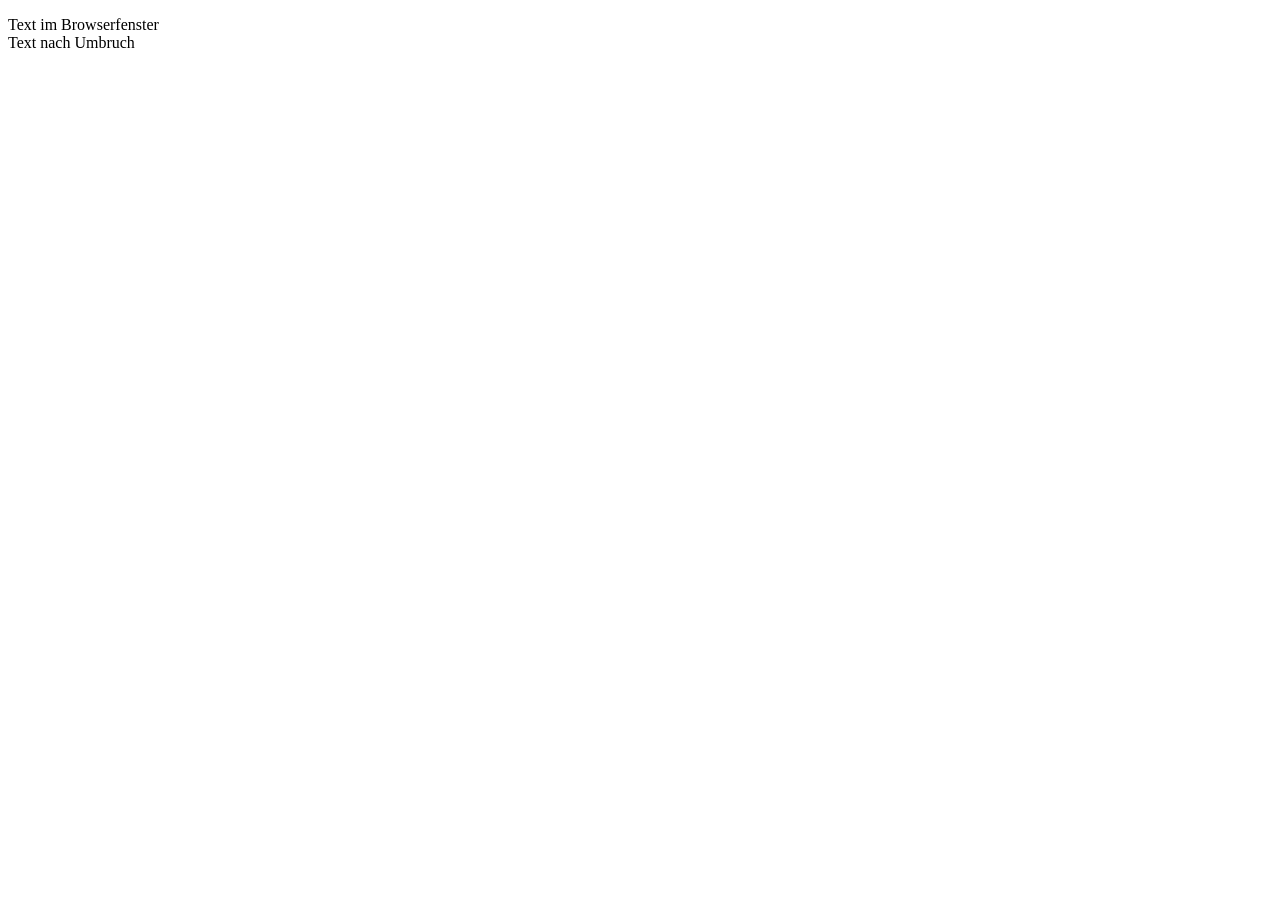
==== index.html @ fdea3546 "ProjektIdee" ====
<!DOCTYPE html>
<html lang="de">
  <head>
    <meta charset="utf-8" />
    <meta name="viewport" content="width=device-width, initial-scale=1.0" />
    <title>Titel der Seite</title>
  </head>
  <body>
    <p>
      Text im Browserfenster <br />
      Text nach Umbruch
    </p>
    <p hidden>Wird nicht angezeigt</p>
  </body>
</html>
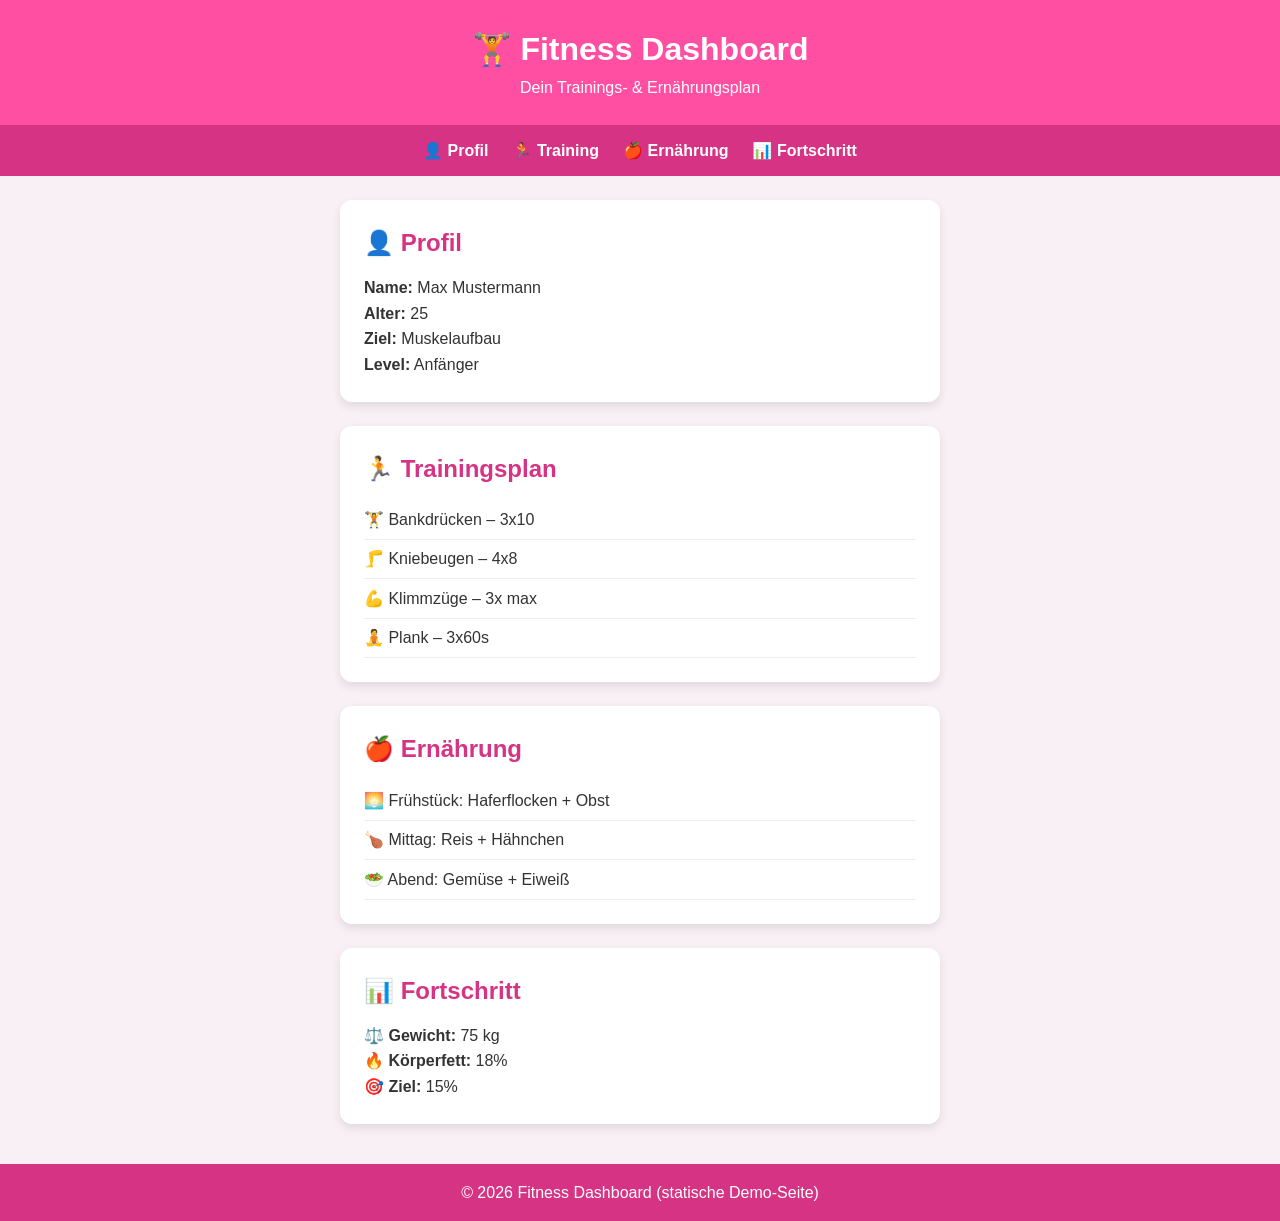
==== commit 1d50239a: "html css getrennt" ====
--- a/index.html
+++ b/index.html
@@ -1,15 +1,68 @@
 <!DOCTYPE html>
 <html lang="de">
-  <head>
-    <meta charset="utf-8" />
-    <meta name="viewport" content="width=device-width, initial-scale=1.0" />
-    <title>Titel der Seite</title>
-  </head>
-  <body>
-    <p>
-      Text im Browserfenster <br />
-      Text nach Umbruch
-    </p>
-    <p hidden>Wird nicht angezeigt</p>
-  </body>
+<head>
+  <meta charset="UTF-8" />
+  <meta name="viewport" content="width=device-width, initial-scale=1.0" />
+  <title>Fitness Dashboard</title>
+
+  <!-- Verlinkung zur CSS Datei -->
+  <link rel="stylesheet" href="styles.css" />
+</head>
+<body>
+
+  <header>
+    <h1>🏋️ Fitness Dashboard</h1>
+    <p>Dein Trainings- & Ernährungsplan</p>
+  </header>
+
+  <nav>
+    <a href="#profil">👤 Profil</a>
+    <a href="#training">🏃 Training</a>
+    <a href="#ernaehrung">🍎 Ernährung</a>
+    <a href="#fortschritt">📊 Fortschritt</a>
+  </nav>
+
+  <main>
+
+    <section id="profil" class="card">
+      <h2>👤 Profil</h2>
+      <p><strong>Name:</strong> Max Mustermann</p>
+      <p><strong>Alter:</strong> 25</p>
+      <p><strong>Ziel:</strong> Muskelaufbau</p>
+      <p><strong>Level:</strong> Anfänger</p>
+    </section>
+
+    <section id="training" class="card">
+      <h2>🏃 Trainingsplan</h2>
+      <ul>
+        <li>🏋️ Bankdrücken – 3x10</li>
+        <li>🦵 Kniebeugen – 4x8</li>
+        <li>💪 Klimmzüge – 3x max</li>
+        <li>🧘 Plank – 3x60s</li>
+      </ul>
+    </section>
+
+    <section id="ernaehrung" class="card">
+      <h2>🍎 Ernährung</h2>
+      <ul>
+        <li>🌅 Frühstück: Haferflocken + Obst</li>
+        <li>🍗 Mittag: Reis + Hähnchen</li>
+        <li>🥗 Abend: Gemüse + Eiweiß</li>
+      </ul>
+    </section>
+
+    <section id="fortschritt" class="card">
+      <h2>📊 Fortschritt</h2>
+      <p><strong>⚖️ Gewicht:</strong> 75 kg</p>
+      <p><strong>🔥 Körperfett:</strong> 18%</p>
+      <p><strong>🎯 Ziel:</strong> 15%</p>
+    </section>
+
+  </main>
+
+  <footer>
+    <p>© 2026 Fitness Dashboard (statische Demo-Seite)</p>
+  </footer>
+
+</body>
 </html>
--- a/styles.css
+++ b/styles.css
@@ -0,0 +1,87 @@
+:root {
+  --primary: #ff4fa3;
+  --secondary: #d63384;
+  --bg: #f8f0f5;
+  --card: #ffffff;
+  --text: #333;
+}
+
+* {
+  box-sizing: border-box;
+  margin: 0;
+  padding: 0;
+  font-family: 'Segoe UI', Tahoma, Geneva, Verdana, sans-serif;
+}
+
+body {
+  background: var(--bg);
+  color: var(--text);
+  line-height: 1.6;
+}
+
+header {
+  background: var(--primary);
+  color: white;
+  padding: 1.5rem;
+  text-align: center;
+}
+
+nav {
+  display: flex;
+  justify-content: center;
+  gap: 1.5rem;
+  background: var(--secondary);
+  padding: 0.8rem;
+  flex-wrap: wrap;
+}
+
+nav a {
+  color: white;
+  text-decoration: none;
+  font-weight: bold;
+}
+
+main {
+  display: flex;
+  flex-direction: column;
+  align-items: center;
+  gap: 1.5rem;
+  padding: 1.5rem;
+}
+
+.card {
+  background: var(--card);
+  width: 100%;
+  max-width: 600px;
+  padding: 1.5rem;
+  border-radius: 12px;
+  box-shadow: 0 4px 10px rgba(0,0,0,0.1);
+}
+
+h2 {
+  margin-bottom: 0.8rem;
+  color: var(--secondary);
+}
+
+ul {
+  list-style: none;
+}
+
+li {
+  padding: 0.4rem 0;
+  border-bottom: 1px solid #eee;
+}
+
+footer {
+  text-align: center;
+  padding: 1rem;
+  margin-top: 1rem;
+  background: var(--secondary);
+  color: white;
+}
+
+@media (max-width: 600px) {
+  header h1 {
+    font-size: 1.4rem;
+  }
+}
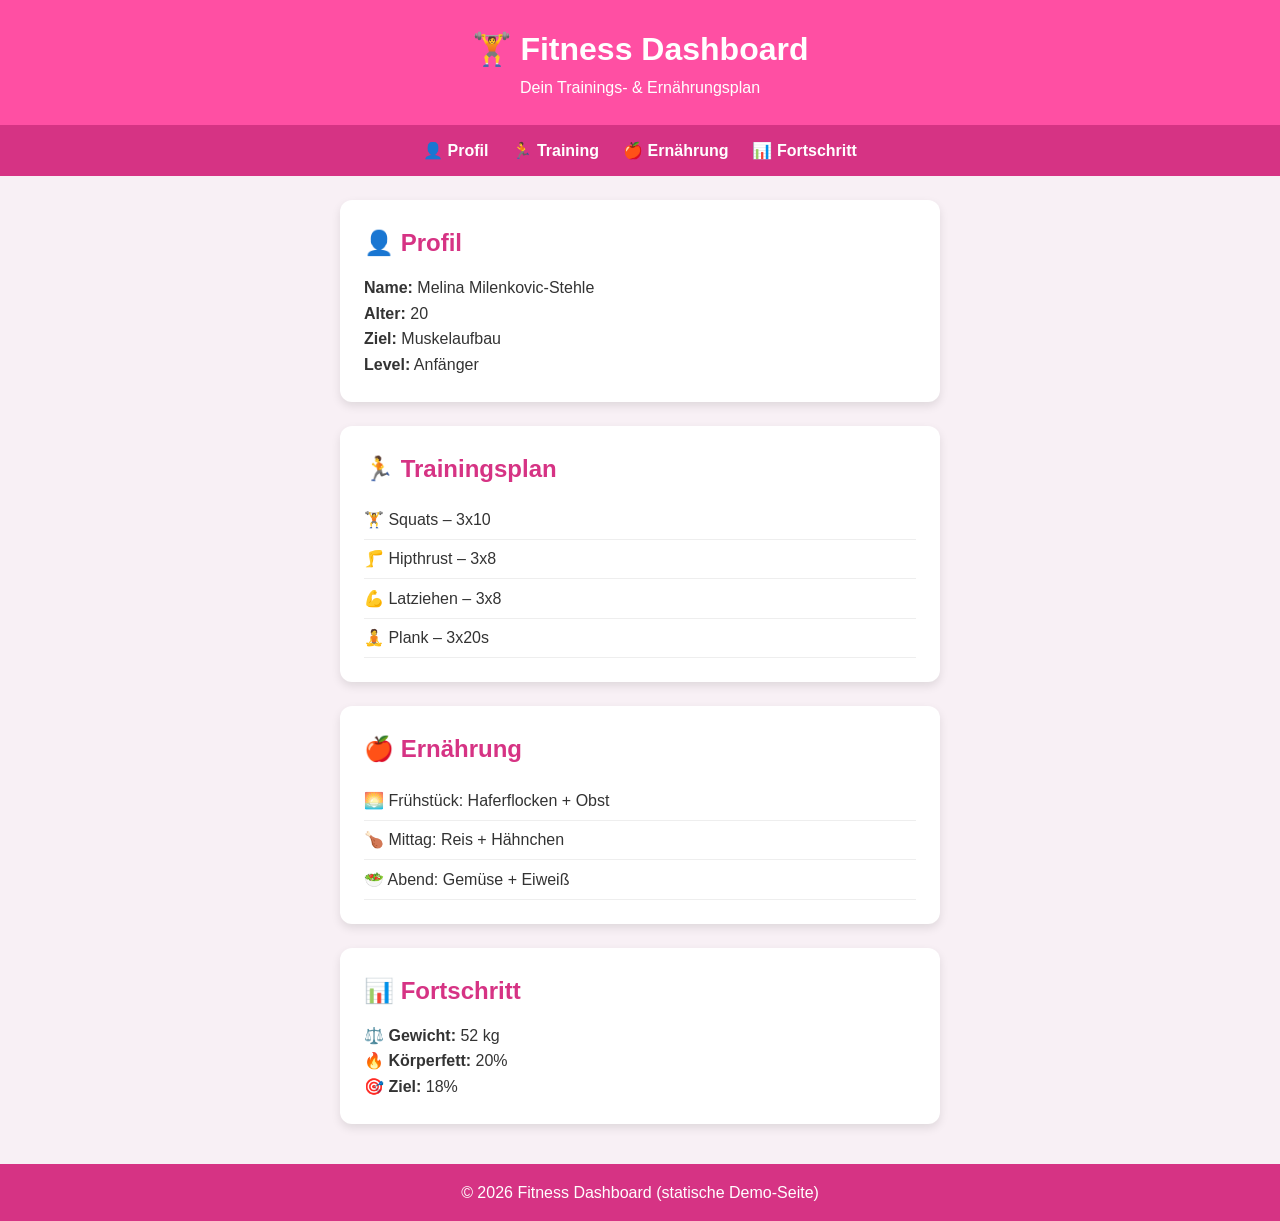
==== commit fcde05d3: "readme überarbeitet" ====
--- a/index.html
+++ b/index.html
@@ -26,8 +26,8 @@
 
     <section id="profil" class="card">
       <h2>👤 Profil</h2>
-      <p><strong>Name:</strong> Max Mustermann</p>
-      <p><strong>Alter:</strong> 25</p>
+      <p><strong>Name:</strong> Melina Milenkovic-Stehle</p>
+      <p><strong>Alter:</strong> 20</p>
       <p><strong>Ziel:</strong> Muskelaufbau</p>
       <p><strong>Level:</strong> Anfänger</p>
     </section>
@@ -35,10 +35,10 @@
     <section id="training" class="card">
       <h2>🏃 Trainingsplan</h2>
       <ul>
-        <li>🏋️ Bankdrücken – 3x10</li>
-        <li>🦵 Kniebeugen – 4x8</li>
-        <li>💪 Klimmzüge – 3x max</li>
-        <li>🧘 Plank – 3x60s</li>
+        <li>🏋️ Squats – 3x10</li>
+        <li>🦵 Hipthrust – 3x8</li>
+        <li>💪 Latziehen – 3x8</li>
+        <li>🧘 Plank – 3x20s</li>
       </ul>
     </section>
 
@@ -53,9 +53,9 @@
 
     <section id="fortschritt" class="card">
       <h2>📊 Fortschritt</h2>
-      <p><strong>⚖️ Gewicht:</strong> 75 kg</p>
-      <p><strong>🔥 Körperfett:</strong> 18%</p>
-      <p><strong>🎯 Ziel:</strong> 15%</p>
+      <p><strong>⚖️ Gewicht:</strong> 52 kg</p>
+      <p><strong>🔥 Körperfett:</strong> 20%</p>
+      <p><strong>🎯 Ziel:</strong> 18%</p>
     </section>
 
   </main>
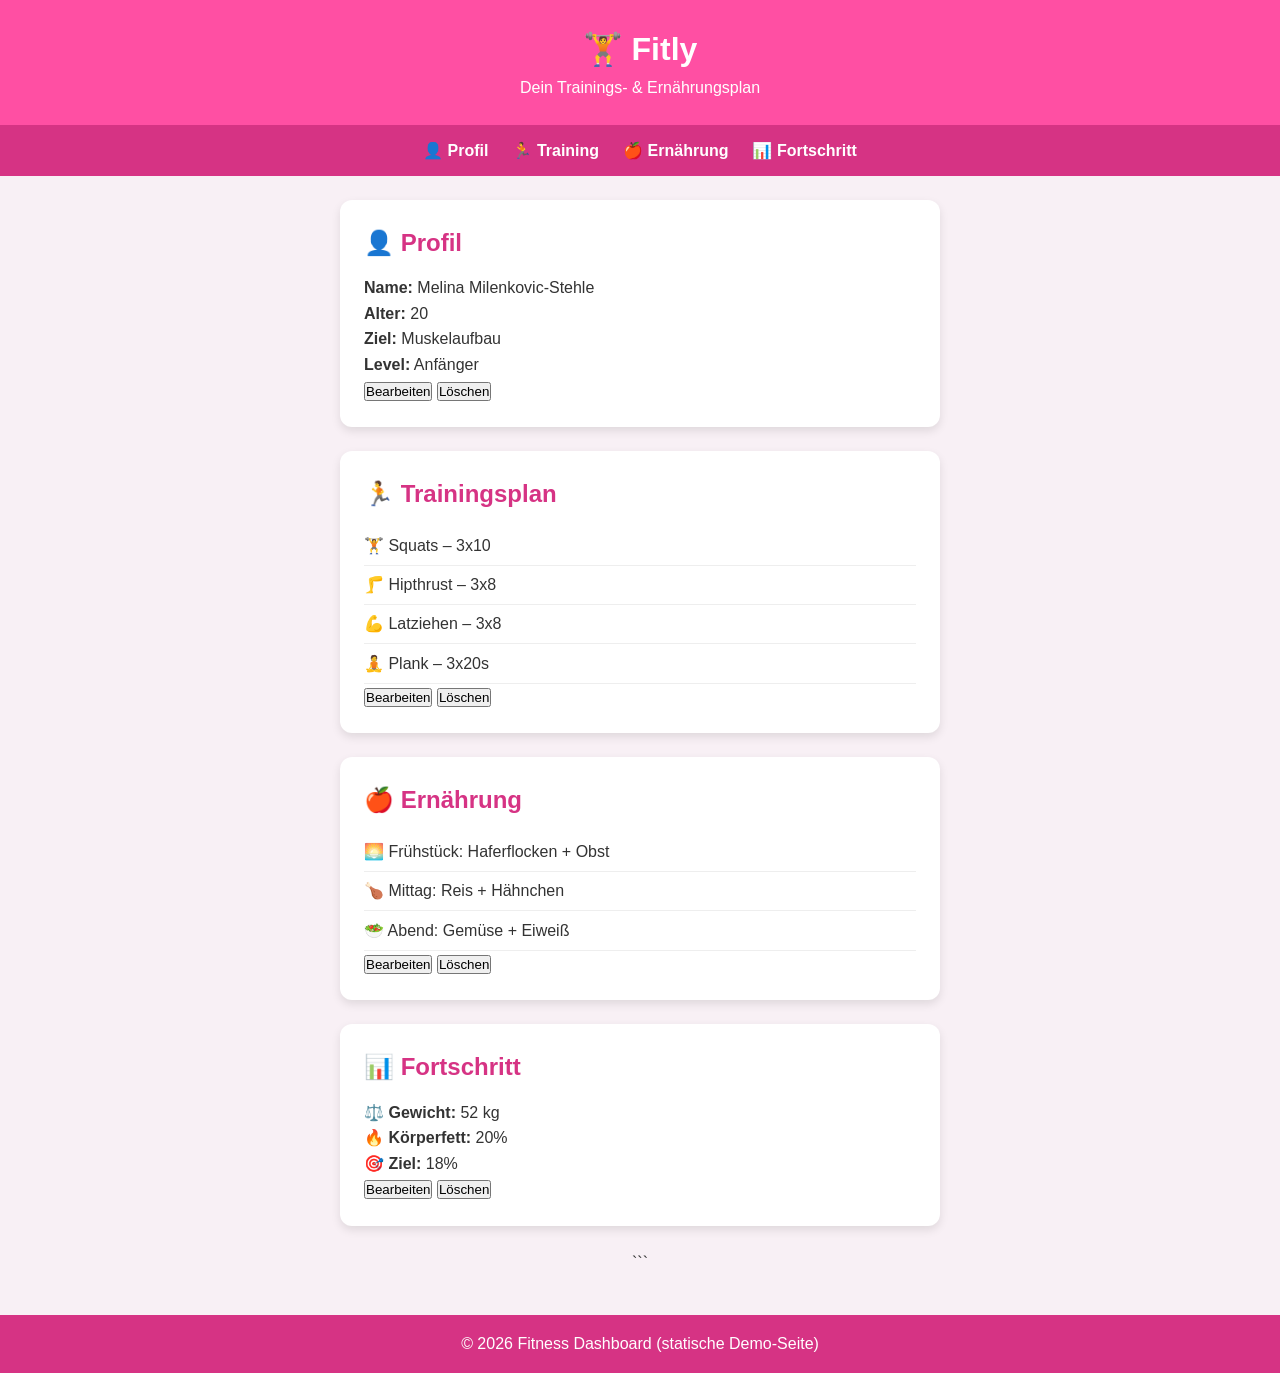
==== commit bed836f4: "Button bearbeiten & speichern hinzugefügt" ====
--- a/index.html
+++ b/index.html
@@ -1,4 +1,5 @@
 <!DOCTYPE html>
+
 <html lang="de">
 <head>
   <meta charset="UTF-8" />
@@ -6,12 +7,13 @@
   <title>Fitness Dashboard</title>
 
   <!-- Verlinkung zur CSS Datei -->
+
   <link rel="stylesheet" href="styles.css" />
 </head>
 <body>
 
   <header>
-    <h1>🏋️ Fitness Dashboard</h1>
+    <h1>🏋️ Fitly</h1>
     <p>Dein Trainings- & Ernährungsplan</p>
   </header>
 
@@ -24,39 +26,53 @@
 
   <main>
 
-    <section id="profil" class="card">
-      <h2>👤 Profil</h2>
-      <p><strong>Name:</strong> Melina Milenkovic-Stehle</p>
-      <p><strong>Alter:</strong> 20</p>
-      <p><strong>Ziel:</strong> Muskelaufbau</p>
-      <p><strong>Level:</strong> Anfänger</p>
-    </section>
 
-    <section id="training" class="card">
-      <h2>🏃 Trainingsplan</h2>
-      <ul>
-        <li>🏋️ Squats – 3x10</li>
-        <li>🦵 Hipthrust – 3x8</li>
-        <li>💪 Latziehen – 3x8</li>
-        <li>🧘 Plank – 3x20s</li>
-      </ul>
-    </section>
+<section id="profil" class="card">
+  <h2>👤 Profil</h2>
+  <p><strong>Name:</strong> <span>Melina Milenkovic-Stehle</span></p>
+  <p><strong>Alter:</strong> <span>20</span></p>
+  <p><strong>Ziel:</strong> <span>Muskelaufbau</span></p>
+  <p><strong>Level:</strong> <span>Anfänger</span></p>
 
-    <section id="ernaehrung" class="card">
-      <h2>🍎 Ernährung</h2>
-      <ul>
-        <li>🌅 Frühstück: Haferflocken + Obst</li>
-        <li>🍗 Mittag: Reis + Hähnchen</li>
-        <li>🥗 Abend: Gemüse + Eiweiß</li>
-      </ul>
-    </section>
+  <button onclick="editSection(this)">Bearbeiten</button>
+  <button onclick="deleteSection(this)">Löschen</button>
+</section>
 
-    <section id="fortschritt" class="card">
-      <h2>📊 Fortschritt</h2>
-      <p><strong>⚖️ Gewicht:</strong> 52 kg</p>
-      <p><strong>🔥 Körperfett:</strong> 20%</p>
-      <p><strong>🎯 Ziel:</strong> 18%</p>
-    </section>
+<section id="training" class="card">
+  <h2>🏃 Trainingsplan</h2>
+  <ul>
+    <li>🏋️ Squats – 3x10</li>
+    <li>🦵 Hipthrust – 3x8</li>
+    <li>💪 Latziehen – 3x8</li>
+    <li>🧘 Plank – 3x20s</li>
+  </ul>
+
+  <button onclick="editList(this)">Bearbeiten</button>
+  <button onclick="deleteSection(this)">Löschen</button>
+</section>
+
+<section id="ernaehrung" class="card">
+  <h2>🍎 Ernährung</h2>
+  <ul>
+    <li>🌅 Frühstück: Haferflocken + Obst</li>
+    <li>🍗 Mittag: Reis + Hähnchen</li>
+    <li>🥗 Abend: Gemüse + Eiweiß</li>
+  </ul>
+
+  <button onclick="editList(this)">Bearbeiten</button>
+  <button onclick="deleteSection(this)">Löschen</button>
+</section>
+
+<section id="fortschritt" class="card">
+  <h2>📊 Fortschritt</h2>
+  <p><strong>⚖️ Gewicht:</strong> <span>52 kg</span></p>
+  <p><strong>🔥 Körperfett:</strong> <span>20%</span></p>
+  <p><strong>🎯 Ziel:</strong> <span>18%</span></p>
+
+  <button onclick="editSection(this)">Bearbeiten</button>
+  <button onclick="deleteSection(this)">Löschen</button>
+</section>
+```
 
   </main>
 
@@ -64,5 +80,35 @@
     <p>© 2026 Fitness Dashboard (statische Demo-Seite)</p>
   </footer>
 
+  <script>
+    function deleteSection(button) {
+      button.parentElement.remove();
+    }
+
+    function editSection(button) {
+      let section = button.parentElement;
+      let spans = section.querySelectorAll("span");
+
+      spans.forEach(span => {
+        let neuerWert = prompt("Neuer Wert:", span.textContent);
+        if (neuerWert !== null) {
+          span.textContent = neuerWert;
+        }
+      });
+    }
+
+    function editList(button) {
+      let section = button.parentElement;
+      let items = section.querySelectorAll("li");
+
+      items.forEach(li => {
+        let neuerText = prompt("Neuer Eintrag:", li.textContent);
+        if (neuerText !== null) {
+          li.textContent = neuerText;
+        }
+      });
+    }
+  </script>
+
 </body>
-</html>+</html>
